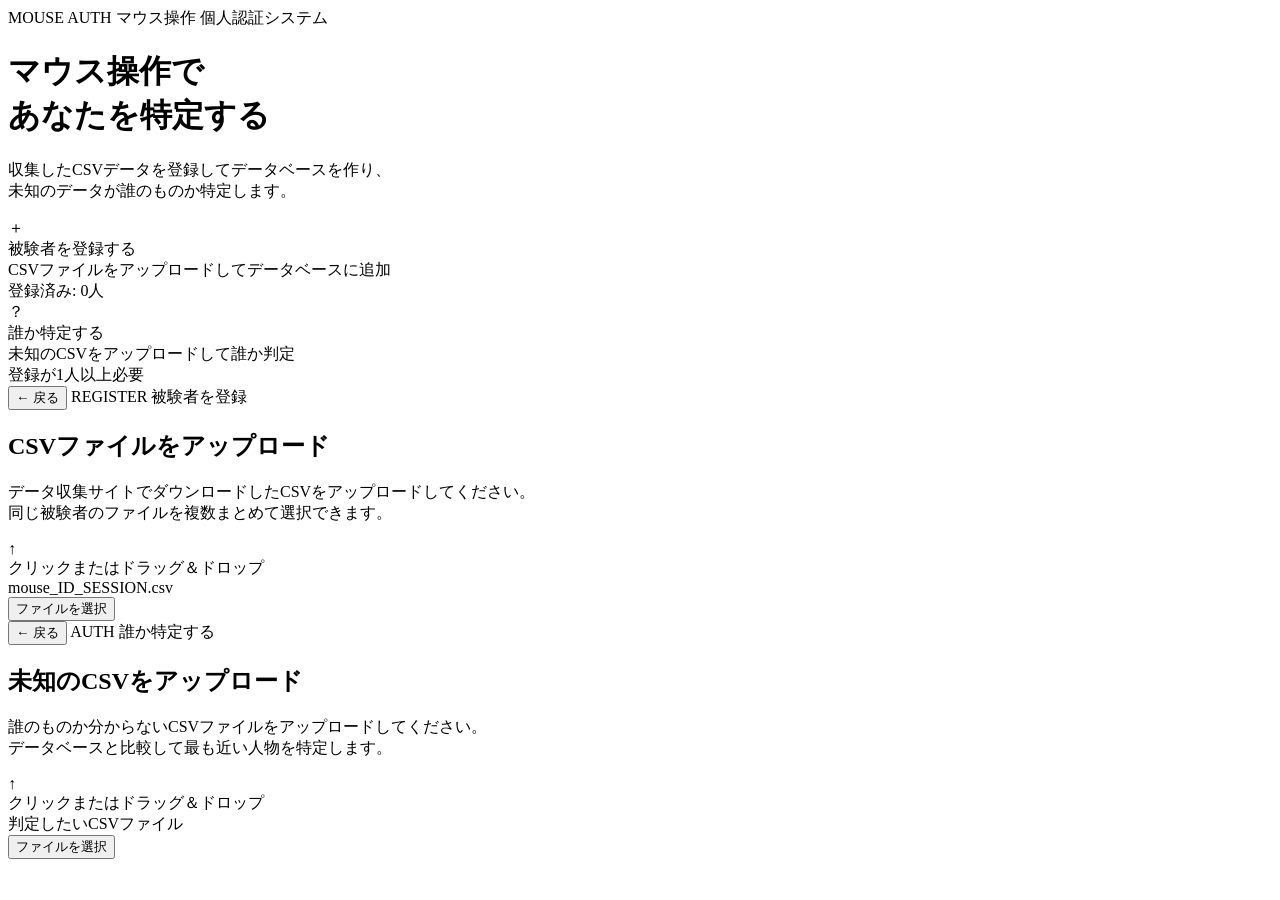
==== auth/index.html @ c841270a "Rename auth:index.html to index.html" ====
<!DOCTYPE html>
<html lang="ja">
<head>
    <meta charset="UTF-8">
    <meta name="viewport" content="width=device-width, initial-scale=1.0">
    <title>マウス認証システム</title>
    <link rel="stylesheet" href="style.css">
</head>
<body>

<!-- ==============================
     VIEW: ホーム
============================== -->
<div class="view active" id="view-home">
    <header class="header">
        <span class="badge">MOUSE AUTH</span>
        <span class="header-title">マウス操作 個人認証システム</span>
    </header>

    <div class="content">
        <h1>マウス操作で<br>あなたを特定する</h1>
        <p>収集したCSVデータを登録してデータベースを作り、<br>未知のデータが誰のものか特定します。</p>

        <div class="card-grid">
            <div class="card" onclick="showView('view-register')">
                <div class="card-icon">＋</div>
                <div class="card-title">被験者を登録する</div>
                <div class="card-desc">CSVファイルをアップロードしてデータベースに追加</div>
                <div class="card-count" id="home-count">登録済み: 0人</div>
            </div>
            <div class="card" onclick="showView('view-auth')">
                <div class="card-icon">？</div>
                <div class="card-title">誰か特定する</div>
                <div class="card-desc">未知のCSVをアップロードして誰か判定</div>
                <div class="card-count">登録が1人以上必要</div>
            </div>
        </div>

        <div class="db-status" id="db-status" style="display:none">
            <div class="db-status-title">登録済み被験者</div>
            <div id="db-list" class="db-list"></div>
            <button class="btn-danger" onclick="clearDatabase()">データベースをリセット</button>
        </div>
    </div>
</div>


<!-- ==============================
     VIEW: 登録
============================== -->
<div class="view" id="view-register">
    <header class="header">
        <button class="back-btn" onclick="showView('view-home')">← 戻る</button>
        <span class="badge">REGISTER</span>
        <span class="header-title">被験者を登録</span>
    </header>

    <div class="content">
        <h2>CSVファイルをアップロード</h2>
        <p>データ収集サイトでダウンロードしたCSVをアップロードしてください。<br>同じ被験者のファイルを複数まとめて選択できます。</p>

        <div class="upload-area" id="upload-area-register"
            ondragover="event.preventDefault()"
            ondrop="handleDrop(event, 'register')">
            <div class="upload-icon">↑</div>
            <div class="upload-text">クリックまたはドラッグ＆ドロップ</div>
            <div class="upload-sub">mouse_ID_SESSION.csv</div>
            <input type="file" id="file-input-register" accept=".csv" multiple
                style="display:none" onchange="handleFiles(this.files, 'register')">
        </div>

        <div id="register-result" class="result-box" style="display:none"></div>

        <button class="btn" onclick="document.getElementById('file-input-register').click()">
            ファイルを選択
        </button>
    </div>
</div>


<!-- ==============================
     VIEW: 認証
============================== -->
<div class="view" id="view-auth">
    <header class="header">
        <button class="back-btn" onclick="showView('view-home')">← 戻る</button>
        <span class="badge">AUTH</span>
        <span class="header-title">誰か特定する</span>
    </header>

    <div class="content">
        <h2>未知のCSVをアップロード</h2>
        <p>誰のものか分からないCSVファイルをアップロードしてください。<br>データベースと比較して最も近い人物を特定します。</p>

        <div class="upload-area" id="upload-area-auth"
            ondragover="event.preventDefault()"
            ondrop="handleDrop(event, 'auth')">
            <div class="upload-icon">↑</div>
            <div class="upload-text">クリックまたはドラッグ＆ドロップ</div>
            <div class="upload-sub">判定したいCSVファイル</div>
            <input type="file" id="file-input-auth" accept=".csv"
                style="display:none" onchange="handleFiles(this.files, 'auth')">
        </div>

        <div id="auth-result" style="display:none">
            <!-- 判定結果 -->
            <div class="result-verdict" id="result-verdict"></div>

            <!-- スコア一覧 -->
            <div class="score-list" id="score-list"></div>

            <!-- 特徴量比較 -->
            <div class="feature-compare" id="feature-compare"></div>
        </div>

        <button class="btn" onclick="document.getElementById('file-input-auth').click()">
            ファイルを選択
        </button>
    </div>
</div>

<script src="auth.js"></script>
</body>
</html>
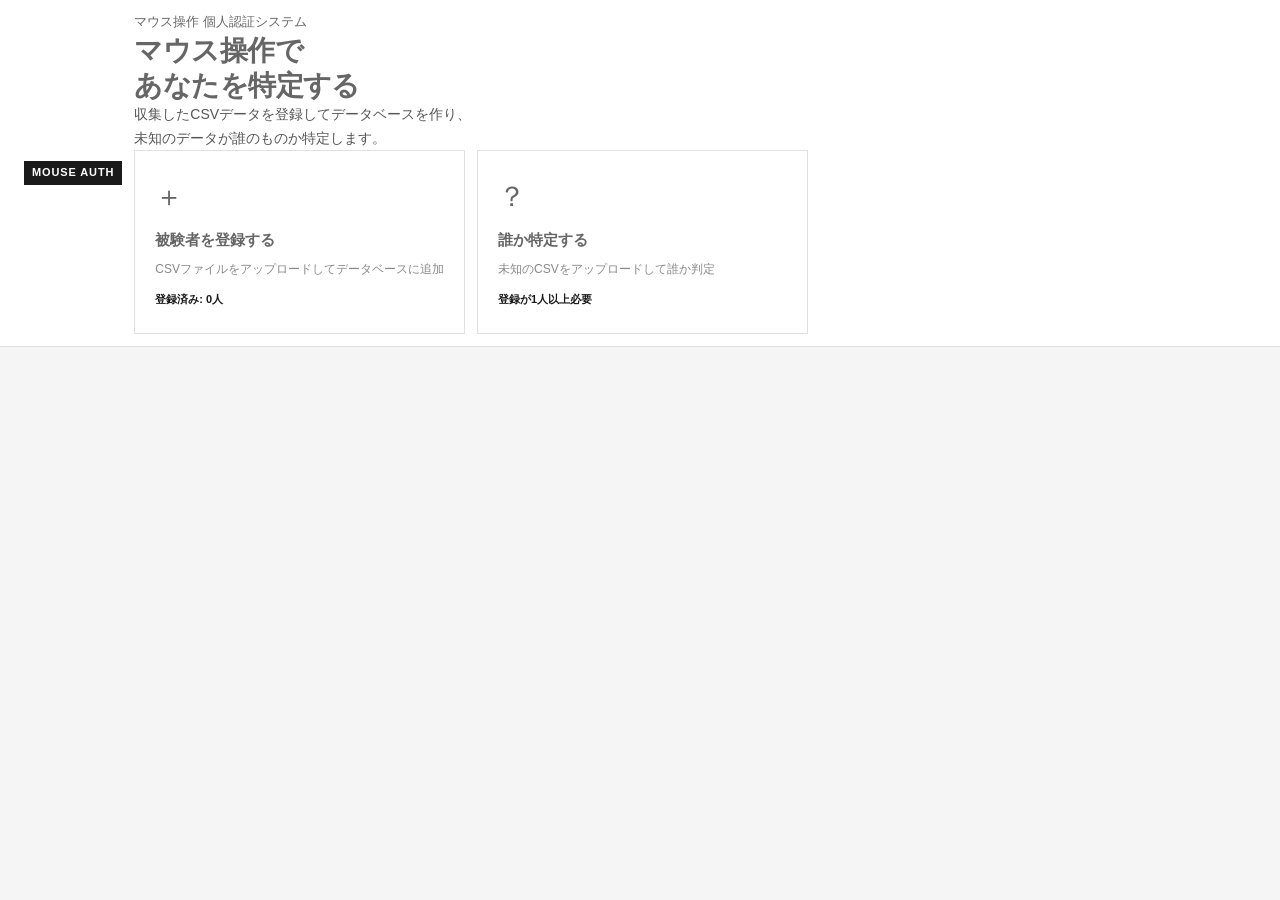
==== commit 807fb131: "Update header title with validation page link" ====
--- a/auth/index.html
+++ b/auth/index.html
@@ -14,7 +14,7 @@
 <div class="view active" id="view-home">
     <header class="header">
         <span class="badge">MOUSE AUTH</span>
-        <span class="header-title">マウス操作 個人認証システム</span>
+        <span class="header-title">マウス操作 個人認証システム<link href="../index.html>検証ページへ</link></span>
     </header>
 
     <div class="content">
--- a/auth/style.css
+++ b/auth/style.css
@@ -0,0 +1,306 @@
+*, *::before, *::after { box-sizing: border-box; margin: 0; padding: 0; }
+
+body {
+    font-family: 'Helvetica Neue', Arial, sans-serif;
+    background: #f5f5f5;
+    color: #1a1a1a;
+    font-size: 15px;
+    line-height: 1.6;
+    min-height: 100vh;
+}
+
+/* =====================
+   View system
+===================== */
+.view { display: none; min-height: 100vh; flex-direction: column; }
+.view.active { display: flex; }
+
+/* =====================
+   Header
+===================== */
+.header {
+    background: #fff;
+    border-bottom: 1px solid #e0e0e0;
+    padding: 12px 24px;
+    display: flex;
+    align-items: center;
+    gap: 12px;
+    position: sticky;
+    top: 0;
+    z-index: 10;
+}
+
+.badge {
+    font-size: 11px;
+    font-weight: 700;
+    background: #1a1a1a;
+    color: #fff;
+    padding: 3px 8px;
+    letter-spacing: 0.08em;
+}
+
+.header-title { font-size: 13px; color: #666; }
+
+.back-btn {
+    background: none;
+    border: 1px solid #e0e0e0;
+    font-size: 13px;
+    padding: 4px 12px;
+    cursor: pointer;
+    font-family: inherit;
+    color: #444;
+    transition: border-color 0.15s;
+}
+.back-btn:hover { border-color: #1a1a1a; }
+
+/* =====================
+   Content
+===================== */
+.content {
+    flex: 1;
+    display: flex;
+    flex-direction: column;
+    align-items: center;
+    padding: 48px 24px;
+    gap: 28px;
+    max-width: 600px;
+    margin: 0 auto;
+    width: 100%;
+}
+
+h1 { font-size: 28px; font-weight: 700; letter-spacing: -0.02em; line-height: 1.25; }
+h2 { font-size: 22px; font-weight: 700; letter-spacing: -0.01em; align-self: flex-start; }
+p  { font-size: 14px; color: #555; align-self: flex-start; line-height: 1.7; }
+
+/* =====================
+   Home cards
+===================== */
+.card-grid {
+    display: grid;
+    grid-template-columns: 1fr 1fr;
+    gap: 12px;
+    width: 100%;
+}
+
+.card {
+    background: #fff;
+    border: 1px solid #e0e0e0;
+    padding: 24px 20px;
+    cursor: pointer;
+    transition: border-color 0.15s, box-shadow 0.15s;
+    display: flex;
+    flex-direction: column;
+    gap: 8px;
+}
+.card:hover { border-color: #1a1a1a; box-shadow: 0 2px 8px rgba(0,0,0,0.06); }
+
+.card-icon { font-size: 28px; }
+.card-title { font-size: 15px; font-weight: 700; }
+.card-desc { font-size: 12px; color: #888; line-height: 1.6; }
+.card-count { font-size: 11px; font-weight: 700; color: #1a1a1a; margin-top: 4px; }
+
+/* =====================
+   DB Status
+===================== */
+.db-status {
+    background: #fff;
+    border: 1px solid #e0e0e0;
+    padding: 20px;
+    width: 100%;
+}
+.db-status-title {
+    font-size: 11px;
+    font-weight: 700;
+    color: #999;
+    letter-spacing: 0.08em;
+    text-transform: uppercase;
+    margin-bottom: 12px;
+}
+.db-list { display: flex; flex-direction: column; gap: 6px; margin-bottom: 16px; }
+.db-item {
+    display: flex;
+    justify-content: space-between;
+    align-items: center;
+    font-size: 13px;
+    padding: 8px 0;
+    border-bottom: 1px solid #f0f0f0;
+}
+.db-item:last-child { border-bottom: none; }
+.db-item-id { font-weight: 700; }
+.db-item-sessions { color: #888; font-size: 12px; }
+
+/* =====================
+   Upload area
+===================== */
+.upload-area {
+    width: 100%;
+    border: 2px dashed #d0d0d0;
+    background: #fff;
+    padding: 40px 24px;
+    text-align: center;
+    cursor: pointer;
+    transition: border-color 0.15s, background 0.15s;
+    display: flex;
+    flex-direction: column;
+    align-items: center;
+    gap: 8px;
+}
+.upload-area:hover { border-color: #1a1a1a; background: #fafafa; }
+
+.upload-icon { font-size: 32px; color: #ccc; }
+.upload-text { font-size: 14px; font-weight: 600; color: #444; }
+.upload-sub { font-size: 12px; color: #aaa; }
+
+/* =====================
+   Buttons
+===================== */
+.btn {
+    background: #1a1a1a;
+    color: #fff;
+    border: none;
+    font-family: inherit;
+    font-size: 14px;
+    font-weight: 700;
+    padding: 12px 28px;
+    cursor: pointer;
+    transition: background 0.15s;
+}
+.btn:hover  { background: #333; }
+.btn:active { background: #000; }
+
+.btn-danger {
+    background: none;
+    border: 1px solid #e0e0e0;
+    color: #e53e3e;
+    font-family: inherit;
+    font-size: 12px;
+    padding: 8px 16px;
+    cursor: pointer;
+    transition: border-color 0.15s;
+}
+.btn-danger:hover { border-color: #e53e3e; }
+
+/* =====================
+   Register result
+===================== */
+.result-box {
+    width: 100%;
+    background: #fff;
+    border: 1px solid #e0e0e0;
+    border-left: 3px solid #1a1a1a;
+    padding: 16px;
+    font-size: 13px;
+    color: #333;
+    line-height: 1.9;
+}
+.result-box.success { border-left-color: #38a169; }
+.result-box.error   { border-left-color: #e53e3e; }
+
+/* =====================
+   Auth result: verdict
+===================== */
+.result-verdict {
+    width: 100%;
+    background: #1a1a1a;
+    color: #fff;
+    padding: 28px 24px;
+    margin-bottom: 12px;
+    display: flex;
+    flex-direction: column;
+    gap: 8px;
+}
+.verdict-label {
+    font-size: 11px;
+    letter-spacing: 0.12em;
+    font-weight: 700;
+    color: #aaa;
+    text-transform: uppercase;
+}
+.verdict-name {
+    font-size: 36px;
+    font-weight: 700;
+    letter-spacing: -0.02em;
+}
+.verdict-score {
+    font-size: 13px;
+    color: #ccc;
+}
+
+/* =====================
+   Score list
+===================== */
+.score-list {
+    width: 100%;
+    display: flex;
+    flex-direction: column;
+    gap: 6px;
+    margin-bottom: 12px;
+}
+
+.score-item {
+    background: #fff;
+    border: 1px solid #e0e0e0;
+    padding: 12px 16px;
+    display: flex;
+    flex-direction: column;
+    gap: 6px;
+}
+.score-item.top { border-color: #1a1a1a; }
+
+.score-row {
+    display: flex;
+    justify-content: space-between;
+    align-items: center;
+    font-size: 13px;
+}
+.score-id   { font-weight: 700; }
+.score-pct  { font-size: 13px; font-weight: 700; }
+
+.score-bar-track {
+    height: 4px;
+    background: #f0f0f0;
+    border-radius: 2px;
+    overflow: hidden;
+}
+.score-bar-fill {
+    height: 100%;
+    background: #1a1a1a;
+    border-radius: 2px;
+    transition: width 0.6s ease;
+}
+.score-item.top .score-bar-fill { background: #1a1a1a; }
+
+/* =====================
+   Feature compare
+===================== */
+.feature-compare {
+    width: 100%;
+    background: #fff;
+    border: 1px solid #e0e0e0;
+    padding: 16px;
+}
+.feature-compare-title {
+    font-size: 11px;
+    font-weight: 700;
+    color: #999;
+    letter-spacing: 0.08em;
+    text-transform: uppercase;
+    margin-bottom: 12px;
+}
+.feature-row {
+    display: grid;
+    grid-template-columns: 1fr 1fr 1fr;
+    gap: 4px;
+    padding: 7px 0;
+    border-bottom: 1px solid #f0f0f0;
+    font-size: 12px;
+    align-items: center;
+}
+.feature-row:last-child { border-bottom: none; }
+.feature-name  { color: #888; }
+.feature-val   { font-weight: 700; text-align: right; font-variant-numeric: tabular-nums; }
+.feature-val.unknown { color: #1a1a1a; }
+.feature-val.known   { color: #888; }
+.feature-diff  { text-align: right; font-size: 11px; }
+.feature-diff.close { color: #38a169; }
+.feature-diff.far   { color: #e53e3e; }
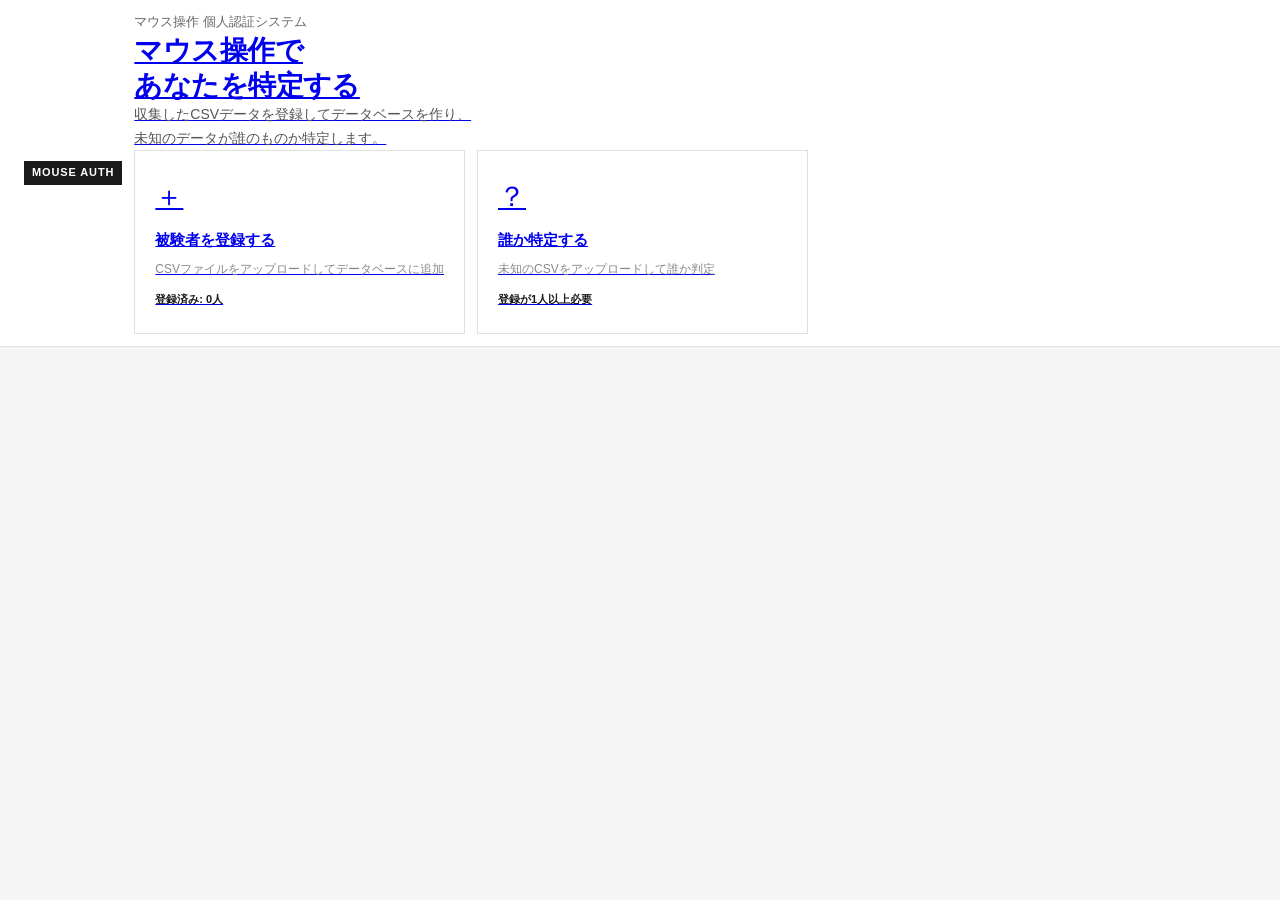
==== commit 06d958dd: "Fix link syntax in header title" ====
--- a/auth/index.html
+++ b/auth/index.html
@@ -14,7 +14,7 @@
 <div class="view active" id="view-home">
     <header class="header">
         <span class="badge">MOUSE AUTH</span>
-        <span class="header-title">マウス操作 個人認証システム<link href="../index.html>検証ページへ</link></span>
+        <span class="header-title">マウス操作 個人認証システム<a href="../index.html>検証ページへ</link></span>
     </header>
 
     <div class="content">
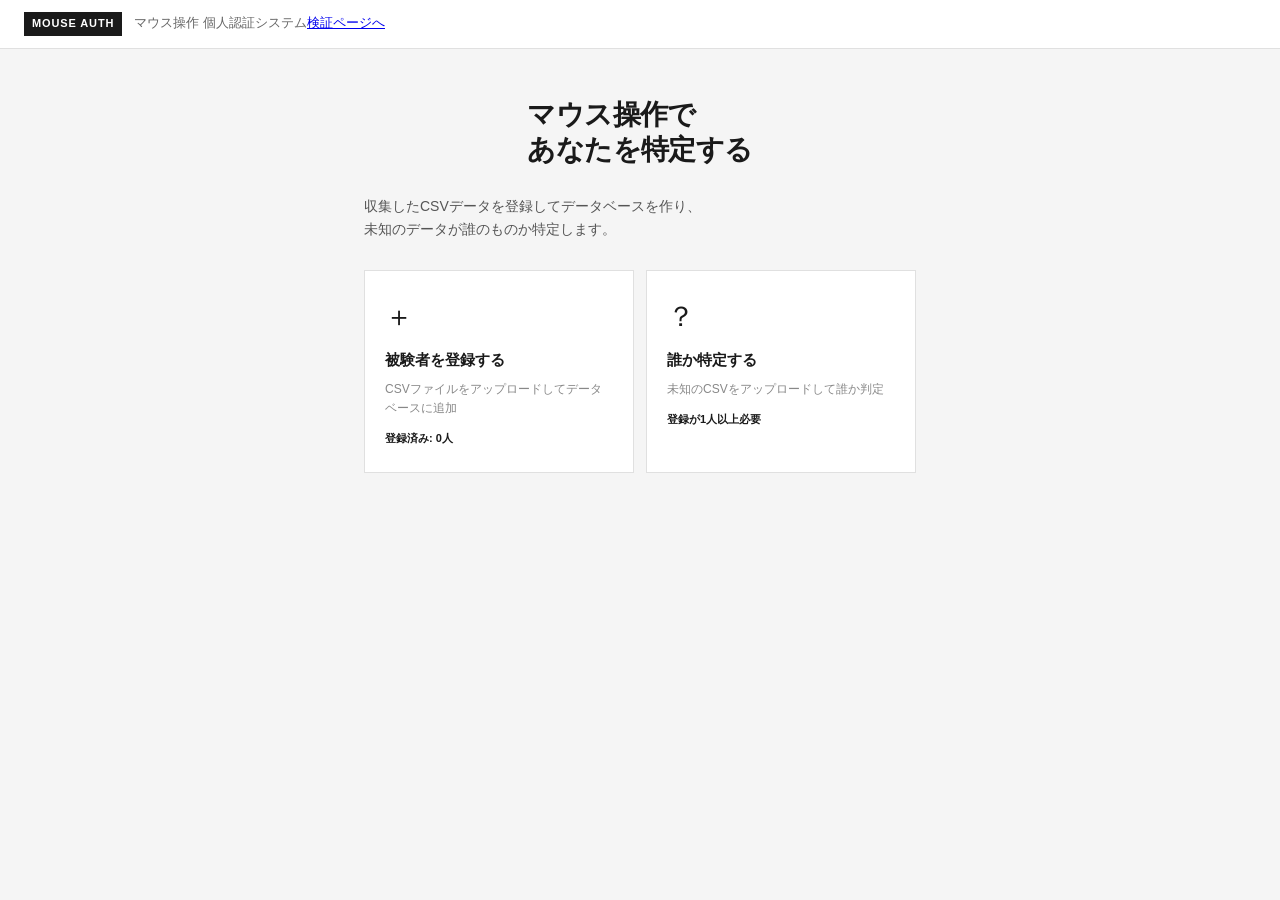
==== commit ff8e76b6: "Fix HTML link syntax in header title" ====
--- a/auth/index.html
+++ b/auth/index.html
@@ -14,7 +14,7 @@
 <div class="view active" id="view-home">
     <header class="header">
         <span class="badge">MOUSE AUTH</span>
-        <span class="header-title">マウス操作 個人認証システム<a href="../index.html>検証ページへ</link></span>
+        <span class="header-title">マウス操作 個人認証システム<a href="../index.html">検証ページへ</a></span>
     </header>
 
     <div class="content">
